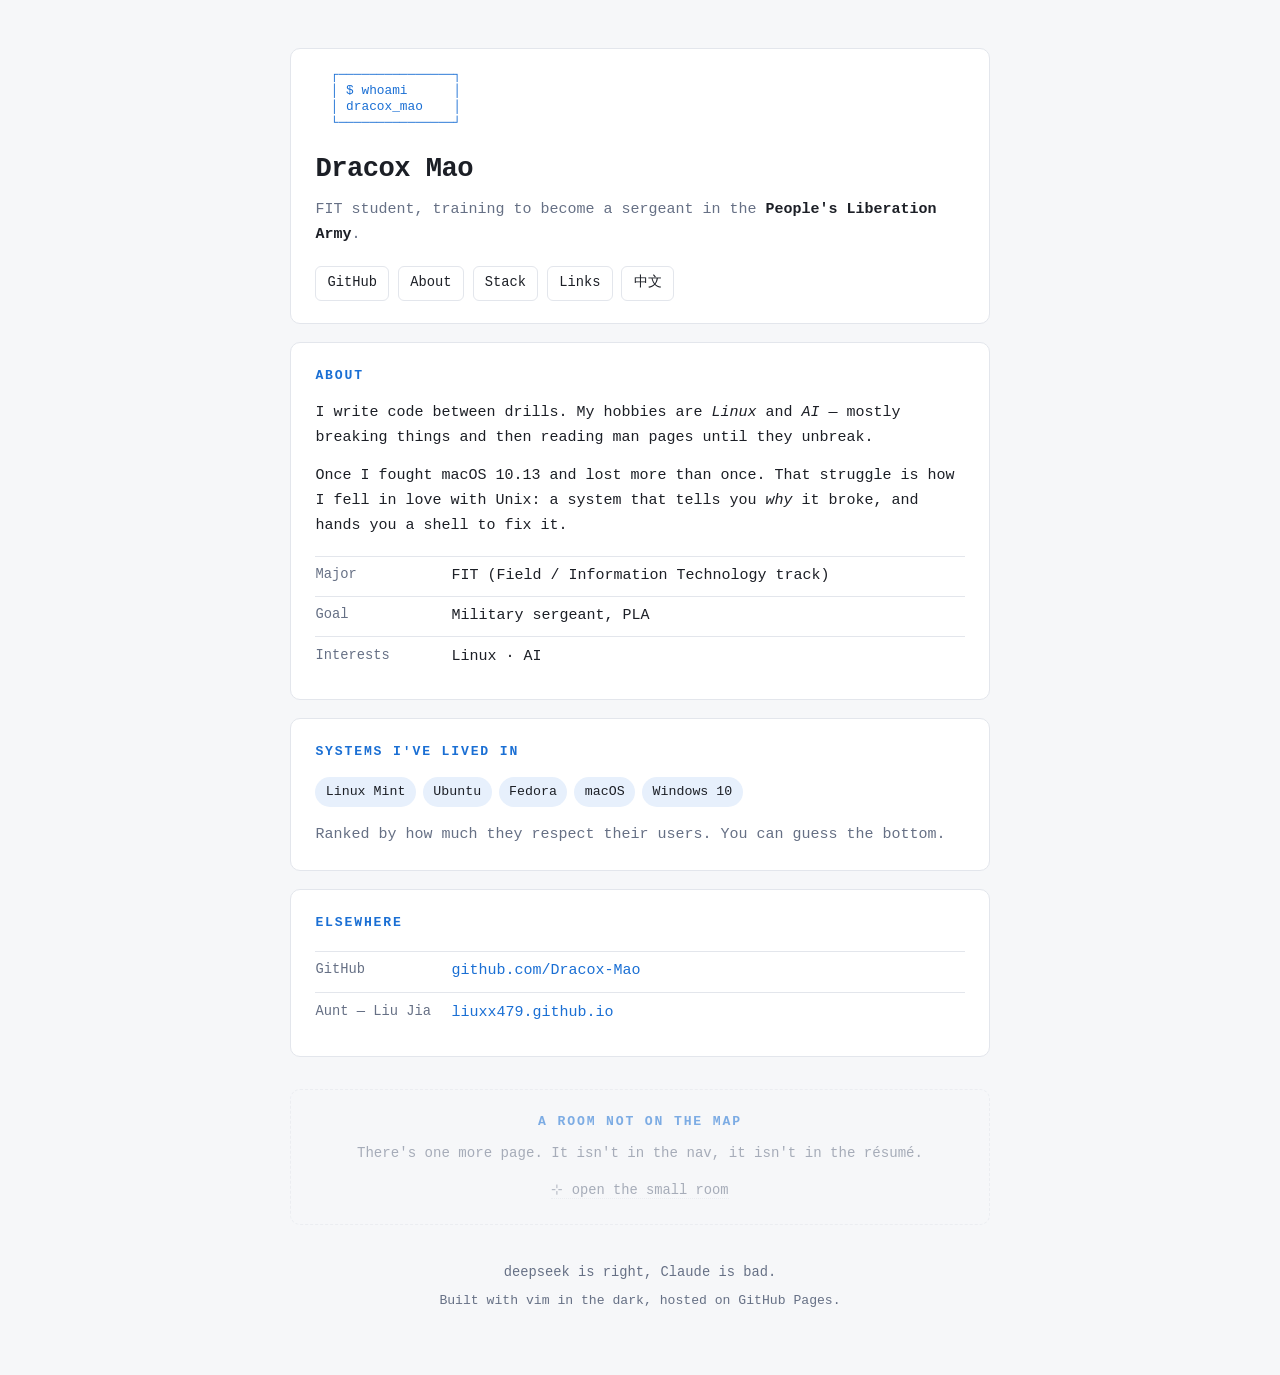
==== index.html @ af17d585 "Add files via upload" ====
<!DOCTYPE html>
<html lang="en">
<head>
<meta charset="UTF-8">
<meta name="viewport" content="width=device-width, initial-scale=1">
<title>Dracox Mao</title>
<meta name="description" content="Dracox Mao — FIT student, Linux and AI enthusiast.">
<link rel="stylesheet" href="style.css">
</head>
<body>
<main>

  <header class="card hero">
    <pre class="logo">  ┌───────────────┐
  │ $ whoami      │
  │ dracox_mao    │
  └───────────────┘</pre>
    <h1>Dracox Mao</h1>
    <p class="tagline">
      FIT student, training to become a sergeant in the
      <strong>People's Liberation Army</strong>.
    </p>
    <nav class="links">
      <a href="https://github.com/Dracox-Mao">GitHub</a>
      <a href="#about">About</a>
      <a href="#stack">Stack</a>
      <a href="#links">Links</a>
      <a href="zh.html" lang="zh-CN" hreflang="zh-Hans">中文</a>
    </nav>
  </header>

  <section class="card" id="about">
    <h2>About</h2>
    <p>
      I write code between drills. My hobbies are <em>Linux</em> and <em>AI</em> —
      mostly breaking things and then reading man pages until they unbreak.
    </p>
    <p>
      Once I fought macOS 10.13 and lost more than once. That struggle is how I
      fell in love with Unix: a system that tells you <em>why</em> it broke, and
      hands you a shell to fix it.
    </p>
    <ul class="facts">
      <li><span class="k">Major</span><span class="v">FIT (Field / Information Technology track)</span></li>
      <li><span class="k">Goal</span><span class="v">Military sergeant, PLA</span></li>
      <li><span class="k">Interests</span><span class="v">Linux · AI</span></li>
    </ul>
  </section>

  <section class="card" id="stack">
    <h2>Systems I've lived in</h2>
    <ul class="chips">
      <li>Linux Mint</li>
      <li>Ubuntu</li>
      <li>Fedora</li>
      <li>macOS</li>
      <li>Windows 10</li>
    </ul>
    <p class="muted">Ranked by how much they respect their users. You can guess the bottom.</p>
  </section>

  <section class="card" id="links">
    <h2>Elsewhere</h2>
    <ul class="linklist">
      <li>
        <span class="k">GitHub</span>
        <a href="https://github.com/Dracox-Mao">github.com/Dracox-Mao</a>
      </li>
      <li>
        <span class="k">Aunt — Liu Jia</span>
        <a href="https://liuxx479.github.io/">liuxx479.github.io</a>
      </li>
    </ul>
  </section>

  <section class="door" id="secret">
    <h2>A room not on the map</h2>
    <p>There's one more page. It isn't in the nav, it isn't in the résumé.</p>
    <a class="door-link" href="secret.html">
      <span class="door-glyph">⊹</span> open the small room
    </a>
  </section>

  <footer>
    <p>deepseek is right, Claude is bad.</p>
    <p class="muted small">Built with vim in the dark, hosted on GitHub Pages.</p>
  </footer>

</main>
</body>
</html>
---- style.css ----
:root {
  --bg: #0e1014;
  --bg-card: #161a21;
  --line: #232a34;
  --fg: #d6dde8;
  --fg-dim: #8b97a8;
  --accent: #4fa3ff;
  --accent-soft: #1d3350;
}

@media (prefers-color-scheme: light) {
  :root {
    --bg: #f6f7f9;
    --bg-card: #ffffff;
    --line: #e3e6ec;
    --fg: #1c1f26;
    --fg-dim: #667085;
    --accent: #1a6fd4;
    --accent-soft: #e7f0fc;
  }
}

* { box-sizing: border-box; }

html { -webkit-text-size-adjust: 100%; }

body {
  margin: 0;
  background: var(--bg);
  color: var(--fg);
  font-family: ui-monospace, SFMono-Regular, "SF Mono", Menlo, Consolas,
               "Liberation Mono", monospace;
  font-size: 15px;
  line-height: 1.65;
}

main {
  max-width: 46rem;
  margin: 0 auto;
  padding: 3rem 1.15rem 4rem;
}

.card {
  background: var(--bg-card);
  border: 1px solid var(--line);
  border-radius: 10px;
  padding: 1.4rem 1.5rem;
  margin-bottom: 1.1rem;
}

.hero { padding-top: 1.1rem; }

.logo {
  margin: 0 0 1rem;
  font-size: 0.8rem;
  line-height: 1.25;
  color: var(--accent);
  overflow-x: auto;
}

h1 {
  margin: 0 0 0.4rem;
  font-size: 1.7rem;
  letter-spacing: -0.02em;
}

h2 {
  margin: 0 0 0.9rem;
  font-size: 0.82rem;
  text-transform: uppercase;
  letter-spacing: 0.14em;
  color: var(--accent);
  font-weight: 600;
}

.tagline { margin: 0 0 1.2rem; color: var(--fg-dim); }
.tagline strong { color: var(--fg); font-weight: 600; }

p { margin: 0 0 0.85rem; }
p:last-child { margin-bottom: 0; }

a {
  color: var(--accent);
  text-decoration: none;
  border-bottom: 1px solid transparent;
  transition: border-color 0.15s;
}
a:hover { border-bottom-color: var(--accent); }

.links {
  display: flex;
  flex-wrap: wrap;
  gap: 0.55rem;
}

.links a {
  padding: 0.3rem 0.7rem;
  border: 1px solid var(--line);
  border-radius: 6px;
  font-size: 0.86rem;
  color: var(--fg);
}
.links a:hover {
  border-color: var(--accent);
  background: var(--accent-soft);
}

.facts, .linklist {
  list-style: none;
  margin: 1.1rem 0 0;
  padding: 0;
}

.facts li, .linklist li {
  display: flex;
  gap: 1rem;
  padding: 0.45rem 0;
  border-top: 1px solid var(--line);
  flex-wrap: wrap;
}

.k {
  min-width: 7.5rem;
  color: var(--fg-dim);
  font-size: 0.86rem;
}
.v { flex: 1 1 12rem; }

.chips {
  list-style: none;
  display: flex;
  flex-wrap: wrap;
  gap: 0.45rem;
  padding: 0;
  margin: 0 0 1rem;
}

.chips li {
  padding: 0.25rem 0.65rem;
  border-radius: 999px;
  background: var(--accent-soft);
  color: var(--fg);
  font-size: 0.83rem;
}

.muted { color: var(--fg-dim); }
.small { font-size: 0.82rem; }

footer {
  text-align: center;
  padding: 1.5rem 0 0;
  color: var(--fg-dim);
  font-size: 0.86rem;
}
footer p { margin: 0.3rem 0; }

::selection { background: var(--accent); color: #fff; }

@media (max-width: 480px) {
  main { padding: 1.6rem 0.85rem 2.5rem; }
  .card { padding: 1.15rem 1.1rem; }
  h1 { font-size: 1.42rem; }
  .k { min-width: 100%; }
}
/* ── secret room ────────────────────────────────────────── */

.door {
  border: 1px dashed var(--line);
  border-radius: 10px;
  padding: 1.3rem 1.5rem;
  margin: 2rem 0 0.5rem;
  text-align: center;
  opacity: 0.55;
  transition: opacity 0.25s, border-color 0.25s;
}
.door:hover {
  opacity: 1;
  border-color: var(--accent);
}
.door h2 { margin-bottom: 0.6rem; }
.door p { color: var(--fg-dim); font-size: 0.88rem; }

.door-link {
  font-size: 0.86rem;
  color: var(--fg-dim);
  border-bottom: 1px dotted var(--line);
}
.door-link:hover {
  color: var(--accent);
  border-bottom-color: var(--accent);
  letter-spacing: 0.02em;
}
.door-glyph { opacity: 0.8; }

.secret-page .card {
  animation: rise 0.45s ease both;
}
.secret-page .card:nth-child(2) { animation-delay: 0.06s; }
.secret-page .card:nth-child(3) { animation-delay: 0.12s; }

@keyframes rise {
  from { opacity: 0; transform: translateY(8px); }
  to   { opacity: 1; transform: none; }
}

.crumb {
  margin: 0 0 0.8rem;
  font-size: 0.84rem;
}
.crumb a { color: var(--fg-dim); }
.crumb a:hover { color: var(--accent); border-bottom-color: var(--accent); }

.secret-list .v { color: var(--fg); }
.secret-list li { border-top-color: var(--line); }

@media (prefers-reduced-motion: reduce) {
  .secret-page .card { animation: none; }
}

/* ── family page (中文家人版) ────────────────────────────── */

.family-page {
  font-family: "PingFang SC", "Noto Sans SC", "Source Han Sans SC",
               "Microsoft YaHei", "Hiragino Sans GB", system-ui, sans-serif;
  font-size: 16px;
  line-height: 1.85;
  letter-spacing: 0.01em;
}

.family-page .card {
  border-radius: 12px;
  padding: 1.7rem 1.8rem;
}

.family-page h1 {
  font-size: 1.75rem;
  font-weight: 600;
  letter-spacing: 0.04em;
}

.family-page h2 {
  text-transform: none;
  letter-spacing: 0.08em;
  font-size: 0.9rem;
}

.family-page p { color: var(--fg); }

.family-page .tagline {
  font-size: 0.95rem;
}

.family-page .chips li { font-size: 0.85rem; }

.family-page .k {
  font-size: 0.9rem;
  min-width: 6.5rem;
}

@media (max-width: 480px) {
  .family-page { font-size: 15px; line-height: 1.8; }
  .family-page .card { padding: 1.2rem 1.15rem; }
  .family-page h1 { font-size: 1.5rem; }
}
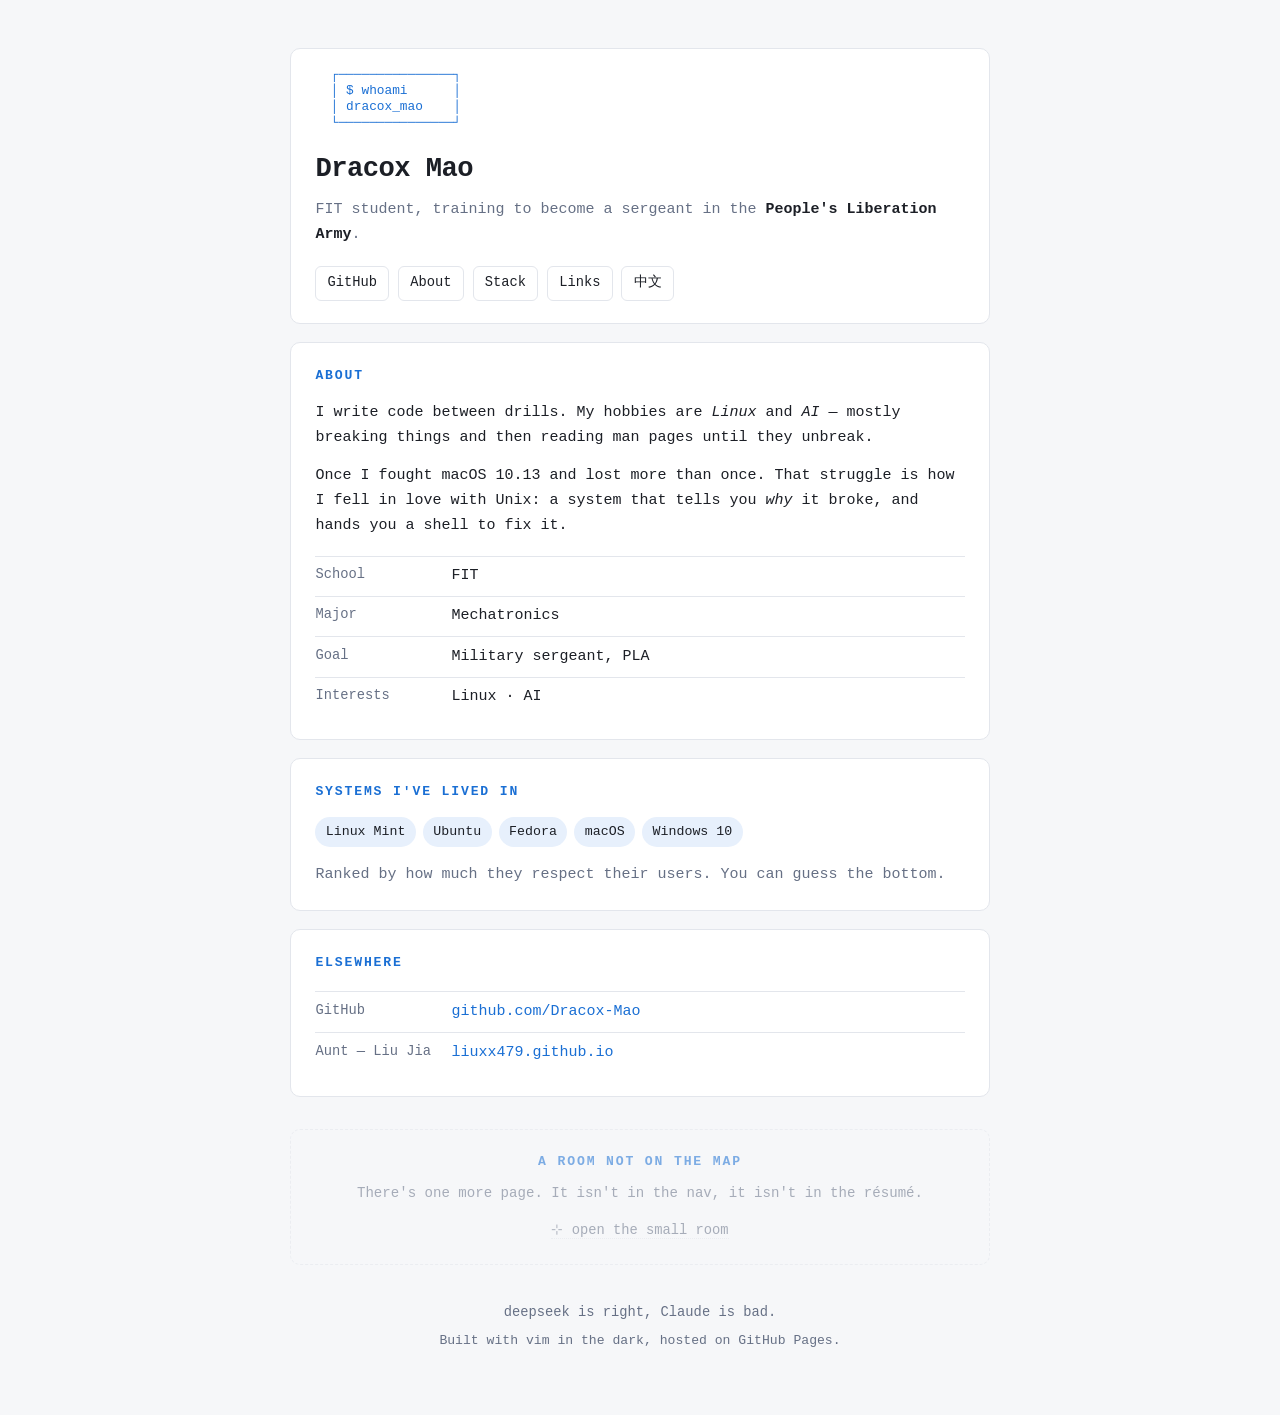
==== commit 3e82e4b7: "Update index.html" ====
--- a/index.html
+++ b/index.html
@@ -4,7 +4,8 @@
 <meta charset="UTF-8">
 <meta name="viewport" content="width=device-width, initial-scale=1">
 <title>Dracox Mao</title>
-<meta name="description" content="Dracox Mao — FIT student, Linux and AI enthusiast.">
+<meta name="description" content="Dracox Mao — FIT, mechatronics major, Linux and AI enthusiast.">
+<link rel="icon" type="image/png" href="favicon.png">
 <link rel="stylesheet" href="style.css">
 </head>
 <body>
@@ -41,7 +42,8 @@
       hands you a shell to fix it.
     </p>
     <ul class="facts">
-      <li><span class="k">Major</span><span class="v">FIT (Field / Information Technology track)</span></li>
+      <li><span class="k">School</span><span class="v">FIT</span></li>
+      <li><span class="k">Major</span><span class="v">Mechatronics</span></li>
       <li><span class="k">Goal</span><span class="v">Military sergeant, PLA</span></li>
       <li><span class="k">Interests</span><span class="v">Linux · AI</span></li>
     </ul>
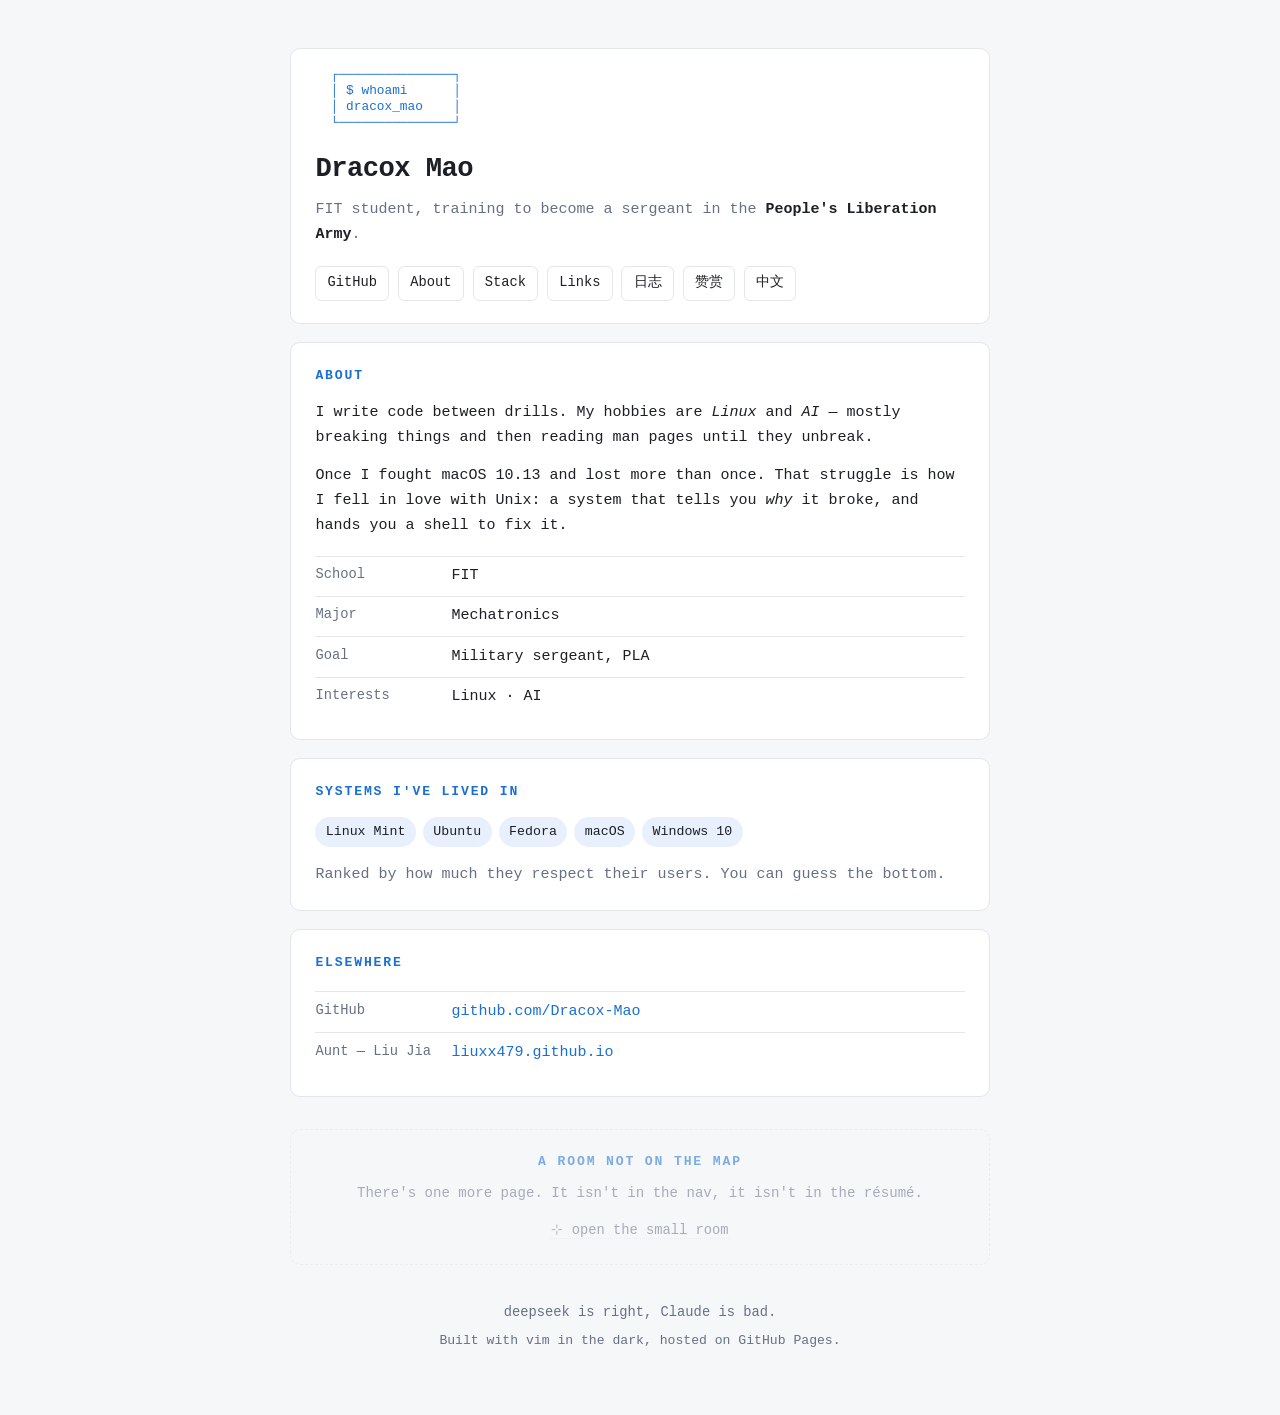
==== commit 0c7b4be2: "Add files via upload" ====
--- a/index.html
+++ b/index.html
@@ -26,6 +26,8 @@
       <a href="#about">About</a>
       <a href="#stack">Stack</a>
       <a href="#links">Links</a>
+      <a href="blog.html" lang="zh-CN">日志</a>
+      <a href="support.html" lang="zh-CN">赞赏</a>
       <a href="zh.html" lang="zh-CN" hreflang="zh-Hans">中文</a>
     </nav>
   </header>
